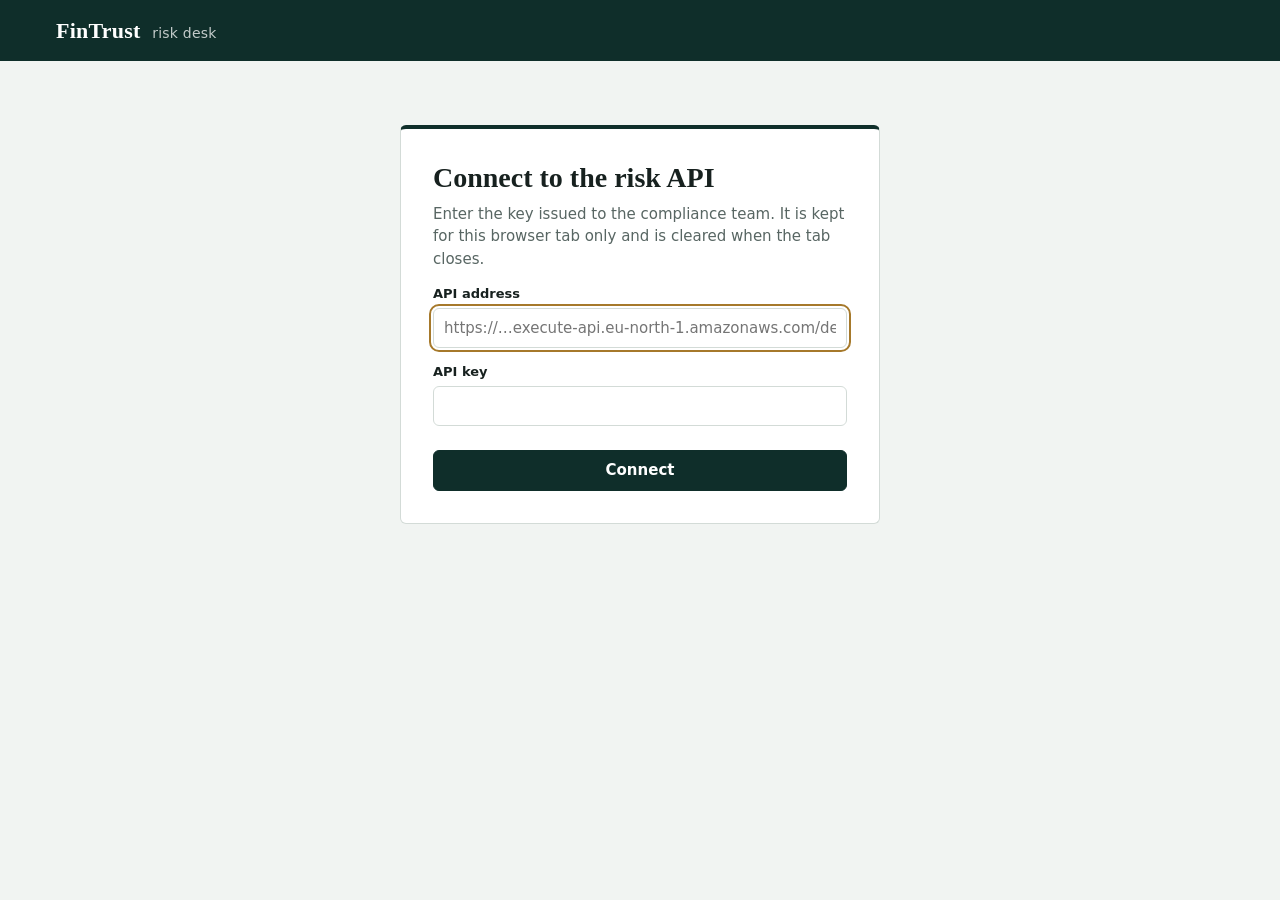
==== frontend/index.html @ 7d6e49e8 "feat(frontend): add compliance dashboard connected to the real API" ====
<!doctype html>
<html lang="en">
<head>
  <meta charset="utf-8">
  <meta name="viewport" content="width=device-width, initial-scale=1">
  <meta name="robots" content="noindex">
  <title>FinTrust risk desk</title>
  <link rel="icon" href="favicon.svg" type="image/svg+xml">
  <link rel="stylesheet" href="styles.css">
</head>
<body>
  <header class="masthead">
    <div class="masthead-inner">
      <p class="brand">FinTrust <span class="brand-desk">risk desk</span></p>
      <div class="session" id="session" hidden>
        <span class="session-dot" aria-hidden="true"></span>
        <span id="session-text">Connected</span>
        <button type="button" class="link-button on-dark" id="disconnect">Disconnect</button>
      </div>
    </div>
  </header>

  <!-- Shown until an API key has been accepted. -->
  <main class="connect" id="connect-view">
    <form class="connect-card" id="connect-form" autocomplete="off">
      <h1>Connect to the risk API</h1>
      <p class="lede">Enter the key issued to the compliance team. It is kept for this browser tab only and is cleared when the tab closes.</p>
      <label for="api-url">API address</label>
      <input id="api-url" name="api-url" type="url" required spellcheck="false" placeholder="https://…execute-api.eu-north-1.amazonaws.com/dev">
      <label for="api-key">API key</label>
      <input id="api-key" name="api-key" type="password" required spellcheck="false" autocomplete="off">
      <p class="form-error" id="connect-error" role="alert" hidden></p>
      <button type="submit" class="button primary" id="connect-button">Connect</button>
    </form>
  </main>

  <div id="app-view" hidden>
    <nav class="tabs" aria-label="Sections">
      <div class="tabs-inner" role="tablist">
        <button type="button" role="tab" class="tab" data-view="overview" aria-selected="true">Overview</button>
        <button type="button" role="tab" class="tab" data-view="transactions" aria-selected="false">Transactions</button>
        <button type="button" role="tab" class="tab" data-view="alerts" aria-selected="false">Alerts <span class="count" id="alert-count" hidden></span></button>
        <button type="button" role="tab" class="tab" data-view="accounts" aria-selected="false">Accounts</button>
        <button type="button" role="tab" class="tab" data-view="upload" aria-selected="false">Upload a file</button>
      </div>
    </nav>

    <main class="page" id="page" tabindex="-1"></main>
  </div>

  <!-- One transaction's journey, opened from any table. -->
  <aside class="drawer" id="drawer" aria-labelledby="drawer-title" hidden>
    <div class="drawer-head">
      <h2 id="drawer-title">Transaction journey</h2>
      <button type="button" class="link-button" id="drawer-close">Close</button>
    </div>
    <div class="drawer-body" id="drawer-body"></div>
  </aside>
  <div class="scrim" id="scrim" hidden></div>

  <dialog class="dialog" id="dialog">
    <form method="dialog" id="dialog-form">
      <h2 id="dialog-title"></h2>
      <p class="lede" id="dialog-text"></p>
      <div id="dialog-fields"></div>
      <p class="form-error" id="dialog-error" role="alert" hidden></p>
      <div class="dialog-actions">
        <button type="button" class="button" id="dialog-cancel">Cancel</button>
        <button type="submit" class="button primary" id="dialog-confirm"></button>
      </div>
    </form>
  </dialog>

  <div class="toast" id="toast" role="status" aria-live="polite" hidden></div>

  <script src="config.js"></script>
  <script src="app.js"></script>
</body>
</html>
---- frontend/styles.css ----
/* FinTrust risk desk
   Palette: bottle-green ink on cool paper, brass for the one thing that is
   "current", and three risk colours that are never used for anything else. */
:root {
  --ink: #0f2e2a;
  --ink-soft: #1d4a43;
  --paper: #f1f4f2;
  --surface: #ffffff;
  --text: #17211f;
  --muted: #586663;
  --line: #d3dbd7;
  --brass: #a6792b;
  --low: #1f7a63;
  --low-tint: #e3f1ec;
  --medium: #9a5f0c;
  --medium-tint: #f8ecd6;
  --high: #b42318;
  --high-tint: #fbe6e3;
  --serif: "Iowan Old Style", Charter, "Bitstream Charter", Cambria, Georgia, serif;
  --sans: "Avenir Next", Avenir, "Segoe UI", system-ui, -apple-system, "Helvetica Neue", Arial, sans-serif;
  --radius: 6px;
}

*, *::before, *::after { box-sizing: border-box; }
[hidden] { display: none !important; }

html { font-size: 100%; }
body {
  margin: 0;
  background: var(--paper);
  color: var(--text);
  font-family: var(--sans);
  font-size: 0.9375rem;
  line-height: 1.5;
  font-variant-numeric: tabular-nums;
}

h1, h2, h3 { font-family: var(--serif); font-weight: 600; line-height: 1.2; margin: 0; }
h1 { font-size: 1.75rem; }
h2 { font-size: 1.3125rem; }
h3 { font-size: 1.0625rem; }
p { margin: 0; }
.lede { color: var(--muted); max-width: 62ch; }

:focus-visible { outline: 2px solid var(--brass); outline-offset: 2px; }

/* ---------- masthead ---------- */
.masthead { background: var(--ink); color: #fff; }
.masthead-inner {
  max-width: 76rem; margin: 0 auto; padding: 0.875rem 1.5rem;
  display: flex; align-items: baseline; justify-content: space-between; gap: 1rem;
}
.brand { font-family: var(--serif); font-size: 1.375rem; font-weight: 600; letter-spacing: 0.01em; }
.brand-desk { font-family: var(--sans); font-size: 0.875rem; font-weight: 400; opacity: 0.75; margin-left: 0.375rem; }
.session { display: flex; align-items: center; gap: 0.5rem; font-size: 0.8125rem; }
.session-dot { width: 0.5rem; height: 0.5rem; border-radius: 50%; background: #6fd3b4; }

/* ---------- buttons and inputs ---------- */
.button {
  font: inherit; font-weight: 600; cursor: pointer;
  padding: 0.5rem 0.9375rem; border-radius: var(--radius);
  border: 1px solid var(--line); background: var(--surface); color: var(--text);
}
.button:hover { border-color: var(--ink-soft); }
.button.primary { background: var(--ink); border-color: var(--ink); color: #fff; }
.button.primary:hover { background: var(--ink-soft); }
.button.small { padding: 0.25rem 0.625rem; font-size: 0.8125rem; }
.button:disabled { opacity: 0.55; cursor: default; }
.link-button {
  font: inherit; background: none; border: 0; padding: 0; cursor: pointer;
  color: var(--ink-soft); text-decoration: underline; text-underline-offset: 2px;
}
.link-button.on-dark { color: #fff; }

label { display: block; font-weight: 600; font-size: 0.8125rem; margin: 0.875rem 0 0.25rem; }
input, select, textarea {
  font: inherit; color: inherit; width: 100%;
  padding: 0.5rem 0.625rem; border: 1px solid var(--line); border-radius: var(--radius); background: var(--surface);
}
textarea { min-height: 5rem; resize: vertical; }
.form-error { color: var(--high); font-size: 0.875rem; margin-top: 0.75rem; }

/* ---------- connect ---------- */
.connect { display: grid; place-items: start center; padding: 4rem 1.5rem; }
.connect-card {
  width: min(100%, 30rem); background: var(--surface); border: 1px solid var(--line);
  border-top: 4px solid var(--ink); border-radius: var(--radius); padding: 2rem;
}
.connect-card h1 { margin-bottom: 0.5rem; }
.connect-card .button { margin-top: 1.5rem; width: 100%; }

/* ---------- tabs ---------- */
.tabs { background: var(--surface); border-bottom: 1px solid var(--line); }
.tabs-inner { max-width: 76rem; margin: 0 auto; padding: 0 1.5rem; display: flex; gap: 0.25rem; overflow-x: auto; }
.tab {
  font: inherit; font-weight: 600; color: var(--muted); cursor: pointer; white-space: nowrap;
  background: none; border: 0; border-bottom: 3px solid transparent; padding: 0.875rem 0.75rem 0.75rem;
}
.tab:hover { color: var(--text); }
.tab[aria-selected="true"] { color: var(--ink); border-bottom-color: var(--brass); }
.count {
  display: inline-block; min-width: 1.375rem; text-align: center; margin-left: 0.25rem;
  padding: 0 0.375rem; border-radius: 999px; background: var(--high); color: #fff; font-size: 0.75rem;
}

/* ---------- page ---------- */
.page { max-width: 76rem; margin: 0 auto; padding: 1.75rem 1.5rem 4rem; }
.page:focus { outline: none; }
.page-head { display: flex; flex-wrap: wrap; align-items: end; justify-content: space-between; gap: 1rem; margin-bottom: 1.25rem; }
.page-head .lede { margin-top: 0.25rem; }
.section { margin-top: 2rem; }
.section > h2 { margin-bottom: 0.75rem; }
.split h2 { margin-bottom: 0.75rem; }

.filters { display: flex; flex-wrap: wrap; align-items: end; gap: 0.75rem; margin-bottom: 1rem; }
.filters .field { flex: 0 1 11rem; }
.filters label { margin-top: 0; }
.filters .button { margin-bottom: 1px; }

.notice {
  background: var(--surface); border: 1px solid var(--line); border-left: 4px solid var(--muted);
  border-radius: var(--radius); padding: 0.875rem 1rem; color: var(--muted);
}
.notice.error { border-left-color: var(--high); color: var(--text); }
.notice.good { border-left-color: var(--low); color: var(--text); }

/* ---------- overview ---------- */
.figures { display: grid; grid-template-columns: repeat(auto-fit, minmax(11rem, 1fr)); border: 1px solid var(--line); border-radius: var(--radius); background: var(--surface); }
.figure { padding: 1rem 1.25rem; border-left: 1px solid var(--line); }
.figure:first-child { border-left: 0; }
.figure-value { font-family: var(--serif); font-size: 1.875rem; font-weight: 600; line-height: 1.1; }
.figure-label { color: var(--muted); font-size: 0.8125rem; margin-top: 0.25rem; }
.figure.attention .figure-value { color: var(--high); }

.split { display: grid; grid-template-columns: repeat(auto-fit, minmax(20rem, 1fr)); gap: 2rem; }

.share { display: flex; height: 1.5rem; border-radius: 3px; overflow: hidden; background: var(--line); gap: 2px; }
.share span { display: block; min-width: 2px; }
.share .low { background: var(--low); }
.share .medium { background: var(--medium); }
.share .high { background: var(--high); }
.key { list-style: none; margin: 0.75rem 0 0; padding: 0; display: flex; flex-wrap: wrap; gap: 0.5rem 1.5rem; }
.key li { display: flex; align-items: center; gap: 0.4375rem; }
.swatch { width: 0.75rem; height: 0.75rem; border-radius: 2px; }
.swatch.low { background: var(--low); } .swatch.medium { background: var(--medium); } .swatch.high { background: var(--high); }

.bars { list-style: none; margin: 0; padding: 0; display: grid; gap: 0.625rem; }
.bars li { display: grid; grid-template-columns: 10rem 1fr 3rem; align-items: center; gap: 0.75rem; }
.bar-track { height: 0.625rem; background: var(--line); border-radius: 3px; }
.bar-fill { height: 100%; background: var(--ink-soft); border-radius: 3px; min-width: 2px; }
.bars .value { text-align: right; font-weight: 600; }

/* ---------- tables ---------- */
.table-wrap { background: var(--surface); border: 1px solid var(--line); border-radius: var(--radius); overflow-x: auto; }
table { width: 100%; border-collapse: collapse; }
th, td { padding: 0.5625rem 0.875rem; text-align: left; white-space: nowrap; }
th { font-size: 0.8125rem; font-weight: 600; color: var(--muted); border-bottom: 1px solid var(--line); background: #f8faf9; }
td { border-bottom: 1px solid #e8edea; }
tbody tr:last-child td { border-bottom: 0; }
td.number, th.number { text-align: right; }
td.wrap { white-space: normal; min-width: 14rem; }
tr.clickable { cursor: pointer; }
tr.clickable:hover td { background: #f4f8f6; }
.empty { padding: 2rem 1rem; text-align: center; color: var(--muted); }

.pill { display: inline-block; padding: 0.0625rem 0.5rem; border-radius: 999px; font-size: 0.8125rem; font-weight: 600; }
.pill.low { background: var(--low-tint); color: var(--low); }
.pill.medium { background: var(--medium-tint); color: var(--medium); }
.pill.high { background: var(--high-tint); color: var(--high); }
.pill.plain { background: #e9eeeb; color: var(--muted); }

.pager { display: flex; align-items: center; justify-content: space-between; gap: 1rem; margin-top: 0.75rem; color: var(--muted); font-size: 0.875rem; }
.pager div { display: flex; gap: 0.5rem; }

/* ---------- journey drawer: the route a transaction took ---------- */
.scrim { position: fixed; inset: 0; background: rgba(15, 46, 42, 0.35); z-index: 10; }
.drawer {
  position: fixed; top: 0; right: 0; bottom: 0; width: min(100%, 30rem); z-index: 11;
  background: var(--surface); border-left: 1px solid var(--line); display: flex; flex-direction: column;
  animation: slide-in 160ms ease-out;
}
@keyframes slide-in { from { transform: translateX(1.5rem); opacity: 0; } to { transform: none; opacity: 1; } }
.drawer-head { display: flex; align-items: baseline; justify-content: space-between; padding: 1.25rem 1.5rem; border-bottom: 1px solid var(--line); }
.drawer-body { padding: 1.25rem 1.5rem 2rem; overflow-y: auto; }
.drawer-body h3 { margin: 1.5rem 0 0.625rem; }
.facts { display: grid; grid-template-columns: auto 1fr; gap: 0.25rem 1rem; margin: 0; }
.facts dt { color: var(--muted); }
.facts dd { margin: 0; font-weight: 600; overflow-wrap: anywhere; }

.rail { list-style: none; margin: 0; padding: 0; }
.rail li { position: relative; padding: 0 0 1.125rem 1.75rem; }
.rail li::before {                       /* the line between stations */
  content: ""; position: absolute; left: 0.375rem; top: 0.875rem; bottom: -0.25rem; width: 2px; background: var(--line);
}
.rail li:last-child { padding-bottom: 0; }
.rail li:last-child::before { display: none; }
.rail li::after {                        /* the station */
  content: ""; position: absolute; left: 0; top: 0.3125rem; width: 0.875rem; height: 0.875rem;
  border-radius: 50%; background: var(--surface); border: 2px solid var(--ink-soft);
}
.rail li.done::after { background: var(--ink-soft); }
.rail li.failed::after { border-color: var(--high); background: var(--high); }
.rail li.alerted::after { border-color: var(--brass); background: var(--brass); }
.rail .stage { font-weight: 600; }
.rail .when { color: var(--muted); font-size: 0.8125rem; }
.rail .detail { font-size: 0.875rem; margin-top: 0.125rem; }

.rules { list-style: none; margin: 0; padding: 0; display: grid; gap: 0.5rem; }
.rules li { display: grid; grid-template-columns: 3rem 1fr; gap: 0.75rem; align-items: baseline; }
.rules .points { font-family: var(--serif); font-weight: 600; font-size: 1.125rem; text-align: right; }
.rules .rule-name { font-weight: 600; }
.rules .rule-detail { color: var(--muted); font-size: 0.875rem; }
.score-line { display: flex; align-items: baseline; gap: 0.75rem; }
.score-number { font-family: var(--serif); font-size: 2.25rem; font-weight: 600; line-height: 1; }

/* ---------- upload ---------- */
.dropzone {
  background: var(--surface); border: 1px dashed var(--muted); border-radius: var(--radius);
  padding: 1.5rem; display: flex; flex-wrap: wrap; align-items: center; gap: 1rem;
}
.dropzone input { flex: 1 1 16rem; border: 0; padding: 0; }

/* ---------- dialog and toast ---------- */
.dialog { border: 1px solid var(--line); border-radius: var(--radius); padding: 1.5rem; width: min(92vw, 28rem); color: var(--text); }
.dialog::backdrop { background: rgba(15, 46, 42, 0.35); }
.dialog h2 { margin-bottom: 0.375rem; }
.dialog-actions { display: flex; justify-content: flex-end; gap: 0.5rem; margin-top: 1.25rem; }
.toast {
  position: fixed; left: 50%; bottom: 1.5rem; transform: translateX(-50%); z-index: 20;
  background: var(--ink); color: #fff; padding: 0.625rem 1rem; border-radius: var(--radius); max-width: 90vw;
}

@media (max-width: 40rem) {
  .masthead-inner, .tabs-inner, .page { padding-left: 1rem; padding-right: 1rem; }
  .figures { grid-template-columns: 1fr; }
  .figure { border-left: 0; border-top: 1px solid var(--line); padding: 0.75rem 1rem; }
  .figure:first-child { border-top: 0; }
  .figure-value { font-size: 1.5rem; }
  .brand { white-space: nowrap; }
  #session-text { display: none; }
  .bars li { grid-template-columns: 7.5rem 1fr 2.5rem; }
}
@media (prefers-reduced-motion: reduce) { .drawer { animation: none; } }
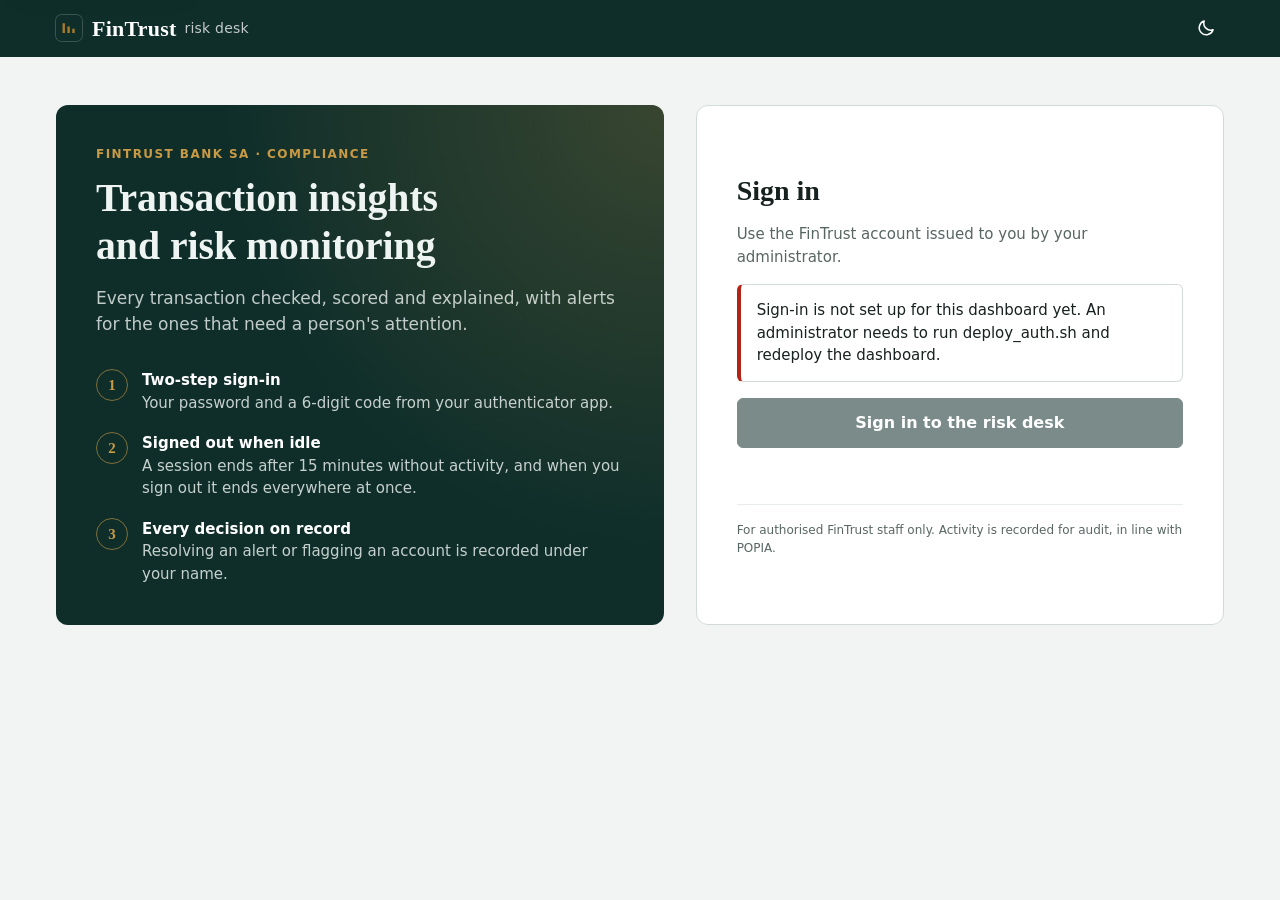
==== commit baa91548: "feat(frontend): add sign-in, light and dark appearance, sorting and filtering - sign in through Cogn" ====
--- a/frontend/index.html
+++ b/frontend/index.html
@@ -4,44 +4,79 @@
   <meta charset="utf-8">
   <meta name="viewport" content="width=device-width, initial-scale=1">
   <meta name="robots" content="noindex">
+  <meta name="color-scheme" content="light dark">
   <title>FinTrust risk desk</title>
   <link rel="icon" href="favicon.svg" type="image/svg+xml">
   <link rel="stylesheet" href="styles.css">
+  <!-- Applies the light or dark appearance before the page is drawn. -->
+  <script src="theme.js"></script>
 </head>
 <body>
+  <a class="skip-link" href="#page">Skip to the content</a>
+
   <header class="masthead">
     <div class="masthead-inner">
-      <p class="brand">FinTrust <span class="brand-desk">risk desk</span></p>
-      <div class="session" id="session" hidden>
-        <span class="session-dot" aria-hidden="true"></span>
-        <span id="session-text">Connected</span>
-        <button type="button" class="link-button on-dark" id="disconnect">Disconnect</button>
+      <p class="brand"><img class="brand-mark" src="favicon.svg" alt="">FinTrust <span class="brand-desk">risk desk</span></p>
+      <div class="masthead-tools">
+        <button type="button" class="icon-button on-dark" id="theme-toggle" aria-label="Switch to dark appearance"></button>
+        <div class="user" id="user" hidden>
+          <button type="button" class="user-button" id="user-button" aria-haspopup="true" aria-expanded="false" aria-controls="user-menu">
+            <span class="avatar" id="user-initials" aria-hidden="true"></span>
+            <span class="user-name" id="user-name"></span>
+            <span class="caret" aria-hidden="true"></span>
+          </button>
+          <div class="user-menu" id="user-menu" hidden>
+            <div class="user-menu-head">
+              <p class="user-menu-name" id="user-menu-name"></p>
+              <p class="user-menu-username" id="user-menu-username"></p>
+              <p id="user-menu-role"></p>
+            </div>
+            <fieldset class="appearance">
+              <legend>Appearance</legend>
+              <div class="segmented" id="appearance">
+                <label><input type="radio" name="appearance" value="system"><span>System</span></label>
+                <label><input type="radio" name="appearance" value="light"><span>Light</span></label>
+                <label><input type="radio" name="appearance" value="dark"><span>Dark</span></label>
+              </div>
+            </fieldset>
+            <p class="user-menu-note" id="user-menu-session"></p>
+            <button type="button" class="button wide" id="sign-out">Sign out</button>
+          </div>
+        </div>
       </div>
     </div>
   </header>
 
-  <!-- Shown until an API key has been accepted. -->
-  <main class="connect" id="connect-view">
-    <form class="connect-card" id="connect-form" autocomplete="off">
-      <h1>Connect to the risk API</h1>
-      <p class="lede">Enter the key issued to the compliance team. It is kept for this browser tab only and is cleared when the tab closes.</p>
-      <label for="api-url">API address</label>
-      <input id="api-url" name="api-url" type="url" required spellcheck="false" placeholder="https://…execute-api.eu-north-1.amazonaws.com/dev">
-      <label for="api-key">API key</label>
-      <input id="api-key" name="api-key" type="password" required spellcheck="false" autocomplete="off">
-      <p class="form-error" id="connect-error" role="alert" hidden></p>
-      <button type="submit" class="button primary" id="connect-button">Connect</button>
-    </form>
+  <!-- Shown until a person has signed in. -->
+  <main class="signin" id="signin-view" hidden>
+    <section class="signin-story" aria-labelledby="signin-story-title">
+      <p class="eyebrow">FinTrust Bank SA · Compliance</p>
+      <h1 id="signin-story-title">Transaction insights and risk monitoring</h1>
+      <p class="signin-lede">Every transaction checked, scored and explained, with alerts for the ones that need a person's attention.</p>
+      <ul class="assurances">
+        <li><span class="assurance-icon" aria-hidden="true">1</span><div><strong>Two-step sign-in</strong>Your password and a 6-digit code from your authenticator app.</div></li>
+        <li><span class="assurance-icon" aria-hidden="true">2</span><div><strong>Signed out when idle</strong>A session ends after 15 minutes without activity, and when you sign out it ends everywhere at once.</div></li>
+        <li><span class="assurance-icon" aria-hidden="true">3</span><div><strong>Every decision on record</strong>Resolving an alert or flagging an account is recorded under your name.</div></li>
+      </ul>
+    </section>
+    <section class="signin-card" aria-labelledby="signin-title">
+      <h2 id="signin-title">Sign in</h2>
+      <p class="lede">Use the FinTrust account issued to you by your administrator.</p>
+      <p class="notice" id="signin-notice" role="status" hidden></p>
+      <button type="button" class="button primary wide large" id="sign-in">Sign in to the risk desk</button>
+      <p class="signin-status" id="system-status" aria-live="polite"></p>
+      <p class="fine-print">For authorised FinTrust staff only. Activity is recorded for audit, in line with POPIA.</p>
+    </section>
   </main>
 
   <div id="app-view" hidden>
     <nav class="tabs" aria-label="Sections">
-      <div class="tabs-inner" role="tablist">
-        <button type="button" role="tab" class="tab" data-view="overview" aria-selected="true">Overview</button>
-        <button type="button" role="tab" class="tab" data-view="transactions" aria-selected="false">Transactions</button>
-        <button type="button" role="tab" class="tab" data-view="alerts" aria-selected="false">Alerts <span class="count" id="alert-count" hidden></span></button>
-        <button type="button" role="tab" class="tab" data-view="accounts" aria-selected="false">Accounts</button>
-        <button type="button" role="tab" class="tab" data-view="upload" aria-selected="false">Upload a file</button>
+      <div class="tabs-inner">
+        <a class="tab" href="#/overview" data-view="overview">Overview</a>
+        <a class="tab" href="#/transactions" data-view="transactions">Transactions</a>
+        <a class="tab" href="#/alerts" data-view="alerts">Alerts <span class="count" id="alert-count" hidden></span></a>
+        <a class="tab" href="#/accounts" data-view="accounts">Accounts</a>
+        <a class="tab" href="#/upload" data-view="upload">Upload a file</a>
       </div>
     </nav>
 
@@ -71,9 +106,26 @@
     </form>
   </dialog>
 
+  <!-- Shown a minute before an idle session is ended. -->
+  <dialog class="dialog" id="idle-dialog" aria-labelledby="idle-title" aria-describedby="idle-text">
+    <h2 id="idle-title">Are you still there?</h2>
+    <p class="lede" id="idle-text"></p>
+    <div class="dialog-actions">
+      <button type="button" class="button" id="idle-sign-out">Sign out now</button>
+      <button type="button" class="button primary" id="idle-stay">Stay signed in</button>
+    </div>
+  </dialog>
+
   <div class="toast" id="toast" role="status" aria-live="polite" hidden></div>
+  <!-- Read out when a table is sorted or filtered. -->
+  <div class="visually-hidden" id="announcer" aria-live="polite"></div>
+
+  <!-- One tooltip shared by every chart. Read out as the keyboard moves along a chart. -->
+  <div class="chart-tip" id="chart-tip" role="status" aria-live="polite" hidden></div>
 
   <script src="config.js"></script>
+  <script src="auth.js"></script>
+  <script src="charts.js"></script>
   <script src="app.js"></script>
 </body>
 </html>
--- a/frontend/styles.css
+++ b/frontend/styles.css
@@ -1,24 +1,132 @@
 /* FinTrust risk desk
    Palette: bottle-green ink on cool paper, brass for the one thing that is
-   "current", and three risk colours that are never used for anything else. */
+   "current", and three risk colours that are never used for anything else.
+   Every colour is a token below, defined twice: light (the default) and dark.
+   Dark is used when the person chooses it, or when they leave the choice to
+   their device and the device is in dark mode (theme.js sets data-theme). */
 :root {
   --ink: #0f2e2a;
   --ink-soft: #1d4a43;
   --paper: #f1f4f2;
   --surface: #ffffff;
+  --surface-2: #f8faf9;
   --text: #17211f;
   --muted: #586663;
   --line: #d3dbd7;
+  --line-soft: #e8edea;
+  --hover: #f4f8f6;
+  --selected: #eef4f1;
+  --plain-tint: #e9eeeb;
   --brass: #a6792b;
-  --low: #1f7a63;
+  --primary: #0f2e2a;
+  --primary-hover: #1d4a43;
+  --on-primary: #ffffff;
+  --masthead: #0f2e2a;
+  --on-masthead: #ffffff;
+  --story: #0f2e2a;
+  --story-accent: #c99a45;
+  --low: #1b725c;           /* 5.0:1 on its tint (WCAG AA needs 4.5:1) */
   --low-tint: #e3f1ec;
-  --medium: #9a5f0c;
+  --medium: #915808;        /* 5.0:1 on its tint */
   --medium-tint: #f8ecd6;
   --high: #b42318;
   --high-tint: #fbe6e3;
+  /* Chart marks. --low, --medium and --high above are TEXT colours (on tints).
+     For filled marks, Medium is a lighter amber so Low, Medium and High stay
+     apart for colour-blind readers too (checked with an OKLab colour-vision
+     simulation: worst pair 8.0 apart, target 8). Every chart also has a legend
+     and a table of its numbers, so colour is never the only way to tell. */
+  --low-mark: #00805a;
+  --medium-mark: #cf961a;
+  --high-mark: #b42318;
+  --series: #1d4a43;
+  --grid: #e4e9e6;
+  --scrim: rgba(15, 46, 42, 0.35);
+  --shadow: 0 6px 20px rgba(15, 46, 42, 0.14);
   --serif: "Iowan Old Style", Charter, "Bitstream Charter", Cambria, Georgia, serif;
   --sans: "Avenir Next", Avenir, "Segoe UI", system-ui, -apple-system, "Helvetica Neue", Arial, sans-serif;
   --radius: 6px;
+  color-scheme: light;
+}
+
+/* The dark palette. Contrast was measured (WCAG, AA asks for 4.5:1 for text):
+   body text 13.8:1 on a card, secondary text 7.1:1, links 9.7:1, every risk
+   label at least 7.3:1 on its tint, white on the primary button 5.2:1. The
+   risk marks stay apart for colour-blind readers (OKLab simulation: worst pair
+   8.9 apart for deuteranopia, 12.3 for protanopia; target 8). */
+:root[data-theme="dark"] {
+  --ink: #0b1716;
+  --ink-soft: #8fd3bd;
+  --paper: #0e1615;
+  --surface: #15201e;
+  --surface-2: #1a2725;
+  --text: #e4ebe8;
+  --muted: #a3b4af;
+  --line: #2c3c39;
+  --line-soft: #22312e;
+  --hover: #1b2a27;
+  --selected: #20332f;
+  --plain-tint: #26332f;
+  --brass: #d6a851;
+  --primary: #1f7a63;
+  --primary-hover: #26907a;
+  --on-primary: #ffffff;
+  --masthead: #091211;
+  --on-masthead: #eef4f1;
+  --story: #0b1c1a;
+  --story-accent: #d6a851;
+  --low: #84dcbf;
+  --low-tint: #12342b;
+  --medium: #f2bd64;
+  --medium-tint: #3a2b12;
+  --high: #ff9a8f;
+  --high-tint: #45191a;
+  --low-mark: #1f9e76;
+  --medium-mark: #dca72d;
+  --high-mark: #e5483b;
+  --series: #8fd3bd;
+  --grid: #24332f;
+  --scrim: rgba(0, 0, 0, 0.6);
+  --shadow: 0 10px 30px rgba(0, 0, 0, 0.5);
+  color-scheme: dark;
+}
+@media (prefers-color-scheme: dark) {
+  :root:not([data-theme="light"]) {
+    --ink: #0b1716;
+    --ink-soft: #8fd3bd;
+    --paper: #0e1615;
+    --surface: #15201e;
+    --surface-2: #1a2725;
+    --text: #e4ebe8;
+    --muted: #a3b4af;
+    --line: #2c3c39;
+    --line-soft: #22312e;
+    --hover: #1b2a27;
+    --selected: #20332f;
+    --plain-tint: #26332f;
+    --brass: #d6a851;
+    --primary: #1f7a63;
+    --primary-hover: #26907a;
+    --on-primary: #ffffff;
+    --masthead: #091211;
+    --on-masthead: #eef4f1;
+    --story: #0b1c1a;
+    --story-accent: #d6a851;
+    --low: #84dcbf;
+    --low-tint: #12342b;
+    --medium: #f2bd64;
+    --medium-tint: #3a2b12;
+    --high: #ff9a8f;
+    --high-tint: #45191a;
+    --low-mark: #1f9e76;
+    --medium-mark: #dca72d;
+    --high-mark: #e5483b;
+    --series: #8fd3bd;
+    --grid: #24332f;
+    --scrim: rgba(0, 0, 0, 0.6);
+    --shadow: 0 10px 30px rgba(0, 0, 0, 0.5);
+    color-scheme: dark;
+  }
 }
 
 *, *::before, *::after { box-sizing: border-box; }
@@ -44,63 +152,149 @@
 
 :focus-visible { outline: 2px solid var(--brass); outline-offset: 2px; }
 
+.skip-link {
+  position: absolute; left: 1rem; top: -3rem; z-index: 40; padding: 0.5rem 0.875rem;
+  background: var(--surface); color: var(--text); border-radius: var(--radius); box-shadow: var(--shadow);
+}
+.skip-link:focus { top: 0.75rem; }
+.visually-hidden {
+  position: absolute; width: 1px; height: 1px; padding: 0; margin: -1px; overflow: hidden;
+  clip: rect(0 0 0 0); white-space: nowrap; border: 0;
+}
+
+.icon { width: 1.25rem; height: 1.25rem; fill: none; stroke: currentColor; stroke-width: 1.8;
+  stroke-linecap: round; stroke-linejoin: round; flex: none; }
+
 /* ---------- masthead ---------- */
-.masthead { background: var(--ink); color: #fff; }
+.masthead { background: var(--masthead); color: var(--on-masthead); border-bottom: 1px solid var(--masthead); }
+:root[data-theme="dark"] .masthead { border-bottom-color: var(--line); }
+@media (prefers-color-scheme: dark) { :root:not([data-theme="light"]) .masthead { border-bottom-color: var(--line); } }
 .masthead-inner {
-  max-width: 76rem; margin: 0 auto; padding: 0.875rem 1.5rem;
-  display: flex; align-items: baseline; justify-content: space-between; gap: 1rem;
-}
-.brand { font-family: var(--serif); font-size: 1.375rem; font-weight: 600; letter-spacing: 0.01em; }
-.brand-desk { font-family: var(--sans); font-size: 0.875rem; font-weight: 400; opacity: 0.75; margin-left: 0.375rem; }
-.session { display: flex; align-items: center; gap: 0.5rem; font-size: 0.8125rem; }
-.session-dot { width: 0.5rem; height: 0.5rem; border-radius: 50%; background: #6fd3b4; }
+  max-width: 76rem; margin: 0 auto; padding: 0.625rem 1.5rem;
+  display: flex; align-items: center; justify-content: space-between; gap: 1rem; min-height: 3.5rem;
+}
+.brand { display: flex; align-items: center; gap: 0.625rem; font-family: var(--serif); font-size: 1.375rem; font-weight: 600; letter-spacing: 0.01em; }
+.brand-mark { width: 1.625rem; height: 1.625rem; border-radius: 6px; box-shadow: 0 0 0 1px rgba(255, 255, 255, 0.18); }
+.brand-desk { font-family: var(--sans); font-size: 0.875rem; font-weight: 400; opacity: 0.75; margin-left: -0.125rem; }
+.masthead-tools { display: flex; align-items: center; gap: 0.5rem; }
+
+.icon-button {
+  display: inline-grid; place-items: center; width: 2.25rem; height: 2.25rem; border-radius: 50%;
+  background: transparent; border: 1px solid transparent; color: inherit; cursor: pointer;
+}
+.icon-button:hover { background: rgba(255, 255, 255, 0.1); border-color: rgba(255, 255, 255, 0.18); }
+
+.user { position: relative; }
+.user-button {
+  display: flex; align-items: center; gap: 0.5rem; font: inherit; color: inherit; cursor: pointer;
+  background: transparent; border: 1px solid rgba(255, 255, 255, 0.2); border-radius: 999px; padding: 0.25rem 0.75rem 0.25rem 0.25rem;
+}
+.user-button:hover, .user-button[aria-expanded="true"] { background: rgba(255, 255, 255, 0.1); }
+.avatar {
+  display: inline-grid; place-items: center; width: 1.875rem; height: 1.875rem; border-radius: 50%;
+  background: var(--story-accent); color: #10211e; font-size: 0.75rem; font-weight: 700; letter-spacing: 0.02em;
+}
+.user-name { font-size: 0.875rem; font-weight: 600; max-width: 12rem; overflow: hidden; text-overflow: ellipsis; white-space: nowrap; }
+.caret { width: 0; height: 0; border-left: 4px solid transparent; border-right: 4px solid transparent; border-top: 5px solid currentColor; opacity: 0.8; }
+.user-menu {
+  position: absolute; right: 0; top: calc(100% + 0.5rem); z-index: 25; width: 19rem;
+  background: var(--surface); color: var(--text); border: 1px solid var(--line); border-radius: 10px;
+  box-shadow: var(--shadow); padding: 1rem;
+}
+.user-menu-head { padding-bottom: 0.875rem; border-bottom: 1px solid var(--line-soft); margin-bottom: 0.875rem; }
+.user-menu-name { font-family: var(--serif); font-size: 1.0625rem; font-weight: 600; }
+.user-menu-username { color: var(--muted); font-size: 0.8125rem; margin-bottom: 0.5rem; }
+.user-menu-note { color: var(--muted); font-size: 0.8125rem; margin: 0.875rem 0; }
+.role-badge {
+  display: inline-block; padding: 0.0625rem 0.625rem; border-radius: 999px; font-size: 0.75rem; font-weight: 600;
+  background: var(--plain-tint); color: var(--text);
+}
+.role-badge.officer { background: var(--low-tint); color: var(--low); }
+
+.appearance { border: 0; margin: 0; padding: 0; }
+.appearance legend { font-size: 0.8125rem; font-weight: 600; margin-bottom: 0.375rem; padding: 0; }
+.segmented { display: grid; grid-template-columns: repeat(3, 1fr); border: 1px solid var(--line); border-radius: var(--radius); overflow: hidden; }
+.segmented label { margin: 0; font-weight: 600; font-size: 0.8125rem; }
+.segmented input { position: absolute; opacity: 0; pointer-events: none; }
+.segmented span { display: block; text-align: center; padding: 0.375rem 0.25rem; cursor: pointer; color: var(--muted); }
+.segmented label + label span { border-left: 1px solid var(--line); }
+.segmented input:checked + span { background: var(--primary); color: var(--on-primary); }
+.segmented input:focus-visible + span { outline: 2px solid var(--brass); outline-offset: -2px; }
 
 /* ---------- buttons and inputs ---------- */
 .button {
-  font: inherit; font-weight: 600; cursor: pointer;
+  display: inline-flex; align-items: center; justify-content: center; gap: 0.375rem;
+  font: inherit; font-weight: 600; cursor: pointer; text-decoration: none;
   padding: 0.5rem 0.9375rem; border-radius: var(--radius);
   border: 1px solid var(--line); background: var(--surface); color: var(--text);
 }
 .button:hover { border-color: var(--ink-soft); }
-.button.primary { background: var(--ink); border-color: var(--ink); color: #fff; }
-.button.primary:hover { background: var(--ink-soft); }
+.button.primary { background: var(--primary); border-color: var(--primary); color: var(--on-primary); }
+.button.primary:hover { background: var(--primary-hover); border-color: var(--primary-hover); }
+.button.ghost { background: transparent; }
 .button.small { padding: 0.25rem 0.625rem; font-size: 0.8125rem; }
+.button.wide { width: 100%; }
+.button.large { padding: 0.75rem 1.25rem; font-size: 1rem; }
 .button:disabled { opacity: 0.55; cursor: default; }
+.button .icon { width: 1rem; height: 1rem; }
 .link-button {
   font: inherit; background: none; border: 0; padding: 0; cursor: pointer;
   color: var(--ink-soft); text-decoration: underline; text-underline-offset: 2px;
 }
-.link-button.on-dark { color: #fff; }
 
 label { display: block; font-weight: 600; font-size: 0.8125rem; margin: 0.875rem 0 0.25rem; }
 input, select, textarea {
   font: inherit; color: inherit; width: 100%;
   padding: 0.5rem 0.625rem; border: 1px solid var(--line); border-radius: var(--radius); background: var(--surface);
 }
+input::placeholder, textarea::placeholder { color: var(--muted); opacity: 0.75; }
 textarea { min-height: 5rem; resize: vertical; }
 .form-error { color: var(--high); font-size: 0.875rem; margin-top: 0.75rem; }
-
-/* ---------- connect ---------- */
-.connect { display: grid; place-items: start center; padding: 4rem 1.5rem; }
-.connect-card {
-  width: min(100%, 30rem); background: var(--surface); border: 1px solid var(--line);
-  border-top: 4px solid var(--ink); border-radius: var(--radius); padding: 2rem;
-}
-.connect-card h1 { margin-bottom: 0.5rem; }
-.connect-card .button { margin-top: 1.5rem; width: 100%; }
+.hint { display: block; color: var(--muted); font-size: 0.75rem; margin-top: 0.125rem; }
+
+/* ---------- sign-in ---------- */
+.signin {
+  max-width: 76rem; margin: 0 auto; padding: 3rem 1.5rem 4rem;
+  display: grid; grid-template-columns: minmax(0, 1.15fr) minmax(0, 1fr); gap: 2rem; align-items: stretch;
+}
+.signin-story {
+  background: var(--story); color: #eef4f1; border-radius: 12px; padding: 2.5rem;
+  background-image: radial-gradient(circle at 100% 0%, rgba(201, 154, 69, 0.22), transparent 55%);
+}
+.eyebrow { text-transform: uppercase; letter-spacing: 0.12em; font-size: 0.75rem; font-weight: 600; color: var(--story-accent); }
+.signin-story h1 { font-size: clamp(1.75rem, 1.2rem + 1.6vw, 2.5rem); margin: 0.75rem 0 1rem; max-width: 18ch; }
+.signin-lede { color: rgba(238, 244, 241, 0.8); max-width: 48ch; font-size: 1.0625rem; }
+.assurances { list-style: none; margin: 2rem 0 0; padding: 0; display: grid; gap: 1.125rem; }
+.assurances li { display: grid; grid-template-columns: 2rem 1fr; gap: 0.875rem; align-items: start; color: rgba(238, 244, 241, 0.82); font-size: 0.9375rem; }
+.assurances strong { display: block; color: #ffffff; font-weight: 600; }
+.assurance-icon {
+  display: inline-grid; place-items: center; width: 2rem; height: 2rem; border-radius: 50%;
+  border: 1px solid rgba(201, 154, 69, 0.6); color: var(--story-accent); font-family: var(--serif); font-weight: 600;
+}
+.signin-card {
+  background: var(--surface); border: 1px solid var(--line); border-radius: 12px; padding: 2.5rem;
+  display: flex; flex-direction: column; justify-content: center; gap: 1rem;
+}
+.signin-card h2 { font-size: 1.75rem; }
+.signin-status { display: flex; align-items: flex-start; gap: 0.5rem; color: var(--muted); font-size: 0.875rem; min-height: 1.5rem; }
+.signin-status .dot { width: 0.5rem; height: 0.5rem; border-radius: 50%; background: var(--muted); margin-top: 0.4rem; flex: none; }
+.signin-status.good .dot { background: var(--low-mark); }
+.signin-status.warn .dot { background: var(--medium-mark); }
+.signin-status.bad .dot { background: var(--high-mark); }
+.fine-print { color: var(--muted); font-size: 0.75rem; border-top: 1px solid var(--line-soft); padding-top: 1rem; }
 
 /* ---------- tabs ---------- */
 .tabs { background: var(--surface); border-bottom: 1px solid var(--line); }
 .tabs-inner { max-width: 76rem; margin: 0 auto; padding: 0 1.5rem; display: flex; gap: 0.25rem; overflow-x: auto; }
 .tab {
-  font: inherit; font-weight: 600; color: var(--muted); cursor: pointer; white-space: nowrap;
-  background: none; border: 0; border-bottom: 3px solid transparent; padding: 0.875rem 0.75rem 0.75rem;
+  display: inline-flex; align-items: center; font-weight: 600; color: var(--muted); white-space: nowrap; text-decoration: none;
+  border-bottom: 3px solid transparent; padding: 0.875rem 0.75rem 0.75rem;
 }
 .tab:hover { color: var(--text); }
-.tab[aria-selected="true"] { color: var(--ink); border-bottom-color: var(--brass); }
+.tab[aria-current="page"] { color: var(--text); border-bottom-color: var(--brass); }
 .count {
-  display: inline-block; min-width: 1.375rem; text-align: center; margin-left: 0.25rem;
-  padding: 0 0.375rem; border-radius: 999px; background: var(--high); color: #fff; font-size: 0.75rem;
+  display: inline-block; min-width: 1.375rem; text-align: center; margin-left: 0.375rem;
+  padding: 0 0.375rem; border-radius: 999px; background: var(--high-mark); color: #ffffff; font-size: 0.75rem;
 }
 
 /* ---------- page ---------- */
@@ -112,68 +306,216 @@
 .section > h2 { margin-bottom: 0.75rem; }
 .split h2 { margin-bottom: 0.75rem; }
 
-.filters { display: flex; flex-wrap: wrap; align-items: end; gap: 0.75rem; margin-bottom: 1rem; }
+.filters { display: flex; flex-wrap: wrap; align-items: end; gap: 0.75rem; margin-bottom: 0.75rem; }
 .filters .field { flex: 0 1 11rem; }
 .filters label { margin-top: 0; }
 .filters .button { margin-bottom: 1px; }
+.filters .sort-field { flex-basis: 14rem; }
+.filter-actions { display: flex; gap: 0.5rem; align-items: end; }
+.more-filters {
+  flex: 1 1 100%; display: grid; grid-template-columns: repeat(auto-fill, minmax(11rem, 1fr)); gap: 0.75rem;
+  padding: 0.875rem 1rem 1rem; background: var(--surface-2); border: 1px solid var(--line-soft); border-radius: var(--radius);
+}
+.more-filters .field { flex: none; }
+
+.chips { display: flex; flex-wrap: wrap; align-items: center; gap: 0.375rem 0.5rem; margin: 0.25rem 0 0.75rem; }
+.chip.removable { display: inline-flex; align-items: center; gap: 0.25rem; color: var(--text); background: var(--selected); border-color: var(--line); }
+.chip.removable .icon { width: 0.875rem; height: 0.875rem; color: var(--muted); }
+.chip.removable:hover .icon { color: var(--high); }
+.results { transition: opacity 120ms ease-out; }
+.results-summary { color: var(--muted); font-size: 0.875rem; margin: 0.5rem 0 0.5rem; }
+.results-summary strong { color: var(--text); }
 
 .notice {
   background: var(--surface); border: 1px solid var(--line); border-left: 4px solid var(--muted);
   border-radius: var(--radius); padding: 0.875rem 1rem; color: var(--muted);
 }
-.notice.error { border-left-color: var(--high); color: var(--text); }
-.notice.good { border-left-color: var(--low); color: var(--text); }
+.notice.error { border-left-color: var(--high-mark); color: var(--text); }
+.notice.good { border-left-color: var(--low-mark); color: var(--text); }
 
 /* ---------- overview ---------- */
-.figures { display: grid; grid-template-columns: repeat(auto-fit, minmax(11rem, 1fr)); border: 1px solid var(--line); border-radius: var(--radius); background: var(--surface); }
-.figure { padding: 1rem 1.25rem; border-left: 1px solid var(--line); }
-.figure:first-child { border-left: 0; }
-.figure-value { font-family: var(--serif); font-size: 1.875rem; font-weight: 600; line-height: 1.1; }
+.overview { transition: opacity 120ms ease-out; }
+.refreshing { opacity: 0.5; pointer-events: none; }
+
+.presets { display: flex; flex-wrap: wrap; gap: 0.375rem; margin-left: auto; margin-bottom: 1px; }
+.chip {
+  font: inherit; font-size: 0.8125rem; font-weight: 600; cursor: pointer; color: var(--muted);
+  padding: 0.375rem 0.75rem; border-radius: 999px; border: 1px solid var(--line); background: var(--surface);
+}
+.chip:hover { color: var(--text); border-color: var(--ink-soft); }
+.chip[aria-pressed="true"] { background: var(--primary); border-color: var(--primary); color: var(--on-primary); }
+
+/* The five headline figures. Six equal columns, and the money figure takes
+   two of them: a rand amount such as "R 6 038 764,84" is about twice as long
+   as a count, so it gets twice the room instead of spilling into its
+   neighbour. The 1px gap shows the background through as the dividing line,
+   so the lines stay right however the tiles wrap on smaller screens. */
+.figures {
+  display: grid; grid-template-columns: repeat(6, minmax(0, 1fr)); gap: 1px;
+  background: var(--line); border: 1px solid var(--line); border-radius: var(--radius); overflow: hidden;
+}
+.figure { background: var(--surface); padding: 1rem 1.25rem; min-width: 0; }
+.figure.wide { grid-column: span 2; }
+.figure-value {
+  font-family: var(--sans); font-weight: 600; line-height: 1.15; letter-spacing: -0.01em;
+  font-size: clamp(1.5rem, 1.1rem + 0.9vw, 2rem);
+  font-variant-numeric: proportional-nums; white-space: nowrap;
+}
 .figure-label { color: var(--muted); font-size: 0.8125rem; margin-top: 0.25rem; }
+.figure-note { color: var(--muted); font-size: 0.75rem; }
 .figure.attention .figure-value { color: var(--high); }
 
-.split { display: grid; grid-template-columns: repeat(auto-fit, minmax(20rem, 1fr)); gap: 2rem; }
-
-.share { display: flex; height: 1.5rem; border-radius: 3px; overflow: hidden; background: var(--line); gap: 2px; }
+/* Titled cards that hold one picture each. */
+.panel { background: var(--surface); border: 1px solid var(--line); border-radius: var(--radius); padding: 1.125rem 1.25rem 1rem; min-width: 0; }
+.panel > h2 { display: flex; flex-wrap: wrap; align-items: center; gap: 0.5rem; }
+.panel-lede { color: var(--muted); font-size: 0.875rem; margin: 0.25rem 0 0.875rem; max-width: 70ch; }
+.panel-foot { margin-top: 0.75rem; font-size: 0.875rem; }
+.panel .notice { margin-top: 0.5rem; }
+.muted { color: var(--muted); }
+.small { font-size: 0.8125rem; margin-top: 0.5rem; }
+
+.split { display: grid; grid-template-columns: repeat(auto-fit, minmax(min(100%, 22rem), 1fr)); gap: 1.25rem; }
+.split.wide-right { grid-template-columns: minmax(0, 5fr) minmax(0, 7fr); align-items: start; }
+
+.share { display: flex; height: 1.5rem; border-radius: 4px; overflow: hidden; background: var(--surface); gap: 2px; }
 .share span { display: block; min-width: 2px; }
-.share .low { background: var(--low); }
-.share .medium { background: var(--medium); }
-.share .high { background: var(--high); }
+.share .low { background: var(--low-mark); }
+.share .medium { background: var(--medium-mark); }
+.share .high { background: var(--high-mark); }
 .key { list-style: none; margin: 0.75rem 0 0; padding: 0; display: flex; flex-wrap: wrap; gap: 0.5rem 1.5rem; }
 .key li { display: flex; align-items: center; gap: 0.4375rem; }
 .swatch { width: 0.75rem; height: 0.75rem; border-radius: 2px; }
-.swatch.low { background: var(--low); } .swatch.medium { background: var(--medium); } .swatch.high { background: var(--high); }
+.swatch.low { background: var(--low-mark); } .swatch.medium { background: var(--medium-mark); } .swatch.high { background: var(--high-mark); }
+
+.inline-facts { display: flex; flex-wrap: wrap; gap: 0.5rem 1.75rem; margin: 0 0 0.875rem; }
+.inline-facts dt { color: var(--muted); font-size: 0.75rem; }
+.inline-facts dd { margin: 0; font-weight: 600; font-size: 1.0625rem; }
+
+/* ---------- charts (drawn by charts.js) ---------- */
+.chart { position: relative; margin-top: 0.25rem; border-radius: 4px; }
+.chart svg { display: block; overflow: visible; }
+.chart text { font-family: var(--sans); font-size: 12px; font-variant-numeric: tabular-nums; }
+.chart .tick { fill: var(--muted); }
+.chart .grid { stroke: var(--grid); stroke-width: 1; shape-rendering: crispEdges; }
+.chart .axis { stroke: var(--line); stroke-width: 1; shape-rendering: crispEdges; }
+.chart .mark.low { fill: var(--low-mark); }
+.chart .mark.medium { fill: var(--medium-mark); }
+.chart .mark.high { fill: var(--high-mark); }
+.chart .mark.raised { fill: var(--high-mark); }
+.chart .mark.resolved { fill: var(--low-mark); }
+.chart .wash { fill: var(--text); opacity: 0; }
+.chart .band.on .wash { opacity: 0.05; }
+.chart .band.on .mark { filter: brightness(1.12); }
+.chart .hit { fill: transparent; }
+.chart .selectable { cursor: pointer; }
+.chart .marker { stroke: var(--ink-soft); stroke-width: 1; shape-rendering: crispEdges; }
+.chart .marker-label { fill: var(--text); font-weight: 600; font-size: 11px; }
+.chart .line { fill: none; stroke: var(--series); stroke-width: 2; stroke-linejoin: round; stroke-linecap: round; }
+.chart .dot.high { fill: var(--high-mark); stroke: var(--surface); stroke-width: 2; }
+.chart .dot.plain { fill: var(--series); stroke: var(--surface); stroke-width: 2; }
+.chart .cursor { opacity: 0; pointer-events: none; }
+.chart .cursor.on { opacity: 1; }
+.chart .crosshair { stroke: var(--muted); stroke-width: 1; shape-rendering: crispEdges; }
+.chart .dot.focus { fill: var(--series); stroke: var(--surface); stroke-width: 2; }
+.chart:focus-visible { outline: 2px solid var(--brass); outline-offset: 4px; }
+
+.chart-key { list-style: none; margin: 0 0 0.375rem; padding: 0; display: flex; flex-wrap: wrap; gap: 0.25rem 1.25rem; font-size: 0.8125rem; color: var(--muted); }
+.chart-key li { display: flex; align-items: center; gap: 0.4375rem; }
+.key-box { width: 0.75rem; height: 0.75rem; border-radius: 2px; }
+.key-line { width: 1rem; height: 2px; border-radius: 1px; }
+.key-dot { width: 0.625rem; height: 0.625rem; border-radius: 50%; }
+.low.key-box, .key-low { background: var(--low-mark); }
+.medium.key-box, .key-medium { background: var(--medium-mark); }
+.high.key-box, .high.key-dot, .key-high, .raised.key-box, .key-raised { background: var(--high-mark); }
+.resolved.key-box, .key-resolved { background: var(--low-mark); }
+.balance.key-line, .key-balance { background: var(--series); }
+
+.chart-tip {
+  position: fixed; z-index: 30; pointer-events: none; min-width: 9rem; max-width: 18rem;
+  background: var(--surface); color: var(--text); border: 1px solid var(--line); border-radius: var(--radius);
+  box-shadow: var(--shadow); padding: 0.5rem 0.75rem; font-size: 0.8125rem;
+}
+.tip-title { color: var(--muted); font-size: 0.75rem; margin-bottom: 0.25rem; }
+.tip-rows { display: grid; gap: 0.125rem; }
+.tip-row { display: flex; align-items: center; gap: 0.4375rem; }
+.tip-row strong { font-variant-numeric: tabular-nums; }
+.tip-label { color: var(--muted); }
+.tip-key { width: 0.75rem; height: 2px; border-radius: 1px; flex: none; }
+
+.numbers { margin-top: 0.75rem; font-size: 0.875rem; }
+.numbers summary { cursor: pointer; color: var(--ink-soft); font-weight: 600; width: max-content; }
+.numbers .table-wrap { margin-top: 0.5rem; max-height: 18rem; overflow: auto; }
+
+/* Fraud ranking: one button per account; choosing one draws its balance. */
+.rank-head, .rank-row {
+  display: grid; grid-template-columns: 1.75rem minmax(6.5rem, 1.3fr) minmax(3rem, 1fr) 3.25rem 3.5rem;
+  align-items: center; gap: 0.625rem;
+}
+.rank-head { font-size: 0.75rem; color: var(--muted); padding: 0 0.5rem 0.375rem; border-bottom: 1px solid var(--line); }
+.rank-head span:last-child { text-align: right; }
+.ranking { list-style: none; margin: 0; padding: 0; }
+.ranking li + li { border-top: 1px solid var(--line-soft); }
+.rank-row {
+  width: 100%; font: inherit; color: inherit; text-align: left; cursor: pointer;
+  background: none; border: 0; border-left: 3px solid transparent; padding: 0.5rem 0.5rem 0.5rem calc(0.5rem - 3px);
+}
+.rank-row:hover { background: var(--hover); }
+.rank-row[aria-pressed="true"] { background: var(--selected); border-left-color: var(--brass); }
+.rank-no { color: var(--muted); font-size: 0.8125rem; text-align: right; }
+.rank-id { display: flex; flex-wrap: wrap; align-items: center; gap: 0.25rem 0.375rem; font-weight: 600; }
+.rank-track { height: 0.5rem; background: var(--grid); border-radius: 0 4px 4px 0; }
+.rank-fill { display: block; height: 100%; background: var(--series); border-radius: 0 4px 4px 0; min-width: 2px; }
+.rank-points, .rank-pct { text-align: right; font-variant-numeric: tabular-nums; }
+.rank-pct { color: var(--muted); }
+.burst {
+  display: inline-flex; align-items: center; gap: 0.25rem; font-size: 0.75rem; font-weight: 600;
+  color: var(--high); background: var(--high-tint); border-radius: 999px; padding: 0 0.4375rem;
+}
 
 .bars { list-style: none; margin: 0; padding: 0; display: grid; gap: 0.625rem; }
 .bars li { display: grid; grid-template-columns: 10rem 1fr 3rem; align-items: center; gap: 0.75rem; }
-.bar-track { height: 0.625rem; background: var(--line); border-radius: 3px; }
-.bar-fill { height: 100%; background: var(--ink-soft); border-radius: 3px; min-width: 2px; }
+.bar-track { height: 0.625rem; background: var(--line-soft); border-radius: 3px; }
+.bar-fill { height: 100%; background: var(--series); border-radius: 3px; min-width: 2px; }
 .bars .value { text-align: right; font-weight: 600; }
 
 /* ---------- tables ---------- */
 .table-wrap { background: var(--surface); border: 1px solid var(--line); border-radius: var(--radius); overflow-x: auto; }
 table { width: 100%; border-collapse: collapse; }
 th, td { padding: 0.5625rem 0.875rem; text-align: left; white-space: nowrap; }
-th { font-size: 0.8125rem; font-weight: 600; color: var(--muted); border-bottom: 1px solid var(--line); background: #f8faf9; }
-td { border-bottom: 1px solid #e8edea; }
+th { font-size: 0.8125rem; font-weight: 600; color: var(--muted); border-bottom: 1px solid var(--line); background: var(--surface-2); }
+td { border-bottom: 1px solid var(--line-soft); }
 tbody tr:last-child td { border-bottom: 0; }
 td.number, th.number { text-align: right; }
 td.wrap { white-space: normal; min-width: 14rem; }
 tr.clickable { cursor: pointer; }
-tr.clickable:hover td { background: #f4f8f6; }
+tr.clickable:hover td { background: var(--hover); }
+tr.clickable:focus-visible { outline-offset: -2px; }
 .empty { padding: 2rem 1rem; text-align: center; color: var(--muted); }
+
+/* Sortable column headings: the whole heading is a button. */
+th.sortable { padding: 0; }
+.sort-button {
+  display: inline-flex; align-items: center; gap: 0.25rem; width: 100%; font: inherit; font-weight: 600; color: inherit;
+  background: none; border: 0; padding: 0.5625rem 0.875rem; cursor: pointer; white-space: nowrap;
+}
+th.number .sort-button { justify-content: flex-end; }
+.sort-button .icon { width: 0.875rem; height: 0.875rem; opacity: 0.45; }
+.sort-button:hover { color: var(--text); }
+.sort-button:hover .icon { opacity: 0.85; }
+th.sorted { color: var(--text); box-shadow: inset 0 -2px 0 var(--brass); }
+th.sorted .sort-button .icon { opacity: 1; color: var(--brass); }
 
 .pill { display: inline-block; padding: 0.0625rem 0.5rem; border-radius: 999px; font-size: 0.8125rem; font-weight: 600; }
 .pill.low { background: var(--low-tint); color: var(--low); }
 .pill.medium { background: var(--medium-tint); color: var(--medium); }
 .pill.high { background: var(--high-tint); color: var(--high); }
-.pill.plain { background: #e9eeeb; color: var(--muted); }
+.pill.plain { background: var(--plain-tint); color: var(--muted); }
 
 .pager { display: flex; align-items: center; justify-content: space-between; gap: 1rem; margin-top: 0.75rem; color: var(--muted); font-size: 0.875rem; }
 .pager div { display: flex; gap: 0.5rem; }
 
 /* ---------- journey drawer: the route a transaction took ---------- */
-.scrim { position: fixed; inset: 0; background: rgba(15, 46, 42, 0.35); z-index: 10; }
+.scrim { position: fixed; inset: 0; background: var(--scrim); z-index: 10; }
 .drawer {
   position: fixed; top: 0; right: 0; bottom: 0; width: min(100%, 30rem); z-index: 11;
   background: var(--surface); border-left: 1px solid var(--line); display: flex; flex-direction: column;
@@ -199,7 +541,7 @@
   border-radius: 50%; background: var(--surface); border: 2px solid var(--ink-soft);
 }
 .rail li.done::after { background: var(--ink-soft); }
-.rail li.failed::after { border-color: var(--high); background: var(--high); }
+.rail li.failed::after { border-color: var(--high-mark); background: var(--high-mark); }
 .rail li.alerted::after { border-color: var(--brass); background: var(--brass); }
 .rail .stage { font-weight: 600; }
 .rail .when { color: var(--muted); font-size: 0.8125rem; }
@@ -221,23 +563,43 @@
 .dropzone input { flex: 1 1 16rem; border: 0; padding: 0; }
 
 /* ---------- dialog and toast ---------- */
-.dialog { border: 1px solid var(--line); border-radius: var(--radius); padding: 1.5rem; width: min(92vw, 28rem); color: var(--text); }
-.dialog::backdrop { background: rgba(15, 46, 42, 0.35); }
+.dialog { border: 1px solid var(--line); border-radius: 10px; padding: 1.5rem; width: min(92vw, 28rem); color: var(--text); background: var(--surface); }
+.dialog::backdrop { background: var(--scrim); }
 .dialog h2 { margin-bottom: 0.375rem; }
 .dialog-actions { display: flex; justify-content: flex-end; gap: 0.5rem; margin-top: 1.25rem; }
+.signed-as { margin-top: 0.875rem; padding: 0.625rem 0.75rem; background: var(--surface-2); border-radius: var(--radius); font-size: 0.875rem; }
 .toast {
   position: fixed; left: 50%; bottom: 1.5rem; transform: translateX(-50%); z-index: 20;
-  background: var(--ink); color: #fff; padding: 0.625rem 1rem; border-radius: var(--radius); max-width: 90vw;
-}
-
+  background: var(--masthead); color: var(--on-masthead); padding: 0.625rem 1rem; border-radius: var(--radius); max-width: 90vw;
+  box-shadow: var(--shadow);
+}
+
+/* Medium screens: two figures a row; the money figure gets a row of its own. */
+@media (max-width: 64rem) {
+  .figures { grid-template-columns: repeat(2, minmax(0, 1fr)); }
+  .figure.wide { grid-column: 1 / -1; order: -1; }
+  .split.wide-right { grid-template-columns: minmax(0, 1fr); }
+  .presets { margin-left: 0; width: 100%; }
+  .signin { grid-template-columns: minmax(0, 1fr); padding-top: 1.5rem; }
+  .signin-card { order: -1; }
+}
 @media (max-width: 40rem) {
-  .masthead-inner, .tabs-inner, .page { padding-left: 1rem; padding-right: 1rem; }
-  .figures { grid-template-columns: 1fr; }
-  .figure { border-left: 0; border-top: 1px solid var(--line); padding: 0.75rem 1rem; }
-  .figure:first-child { border-top: 0; }
+  .masthead-inner, .tabs-inner, .page, .signin { padding-left: 1rem; padding-right: 1rem; }
+  .figure { padding: 0.75rem 1rem; }
   .figure-value { font-size: 1.5rem; }
-  .brand { white-space: nowrap; }
-  #session-text { display: none; }
+  .panel { padding: 1rem; }
+  .rank-head, .rank-row { grid-template-columns: 1.5rem minmax(6rem, 1fr) 2.75rem 3rem; }
+  .rank-head span:nth-child(4), .rank-track { display: none; }
+  .rank-head span:nth-child(3) { text-align: right; }
+  .brand { white-space: nowrap; font-size: 1.1875rem; }
+  .brand-desk { display: none; }
+  .user-name, .caret { display: none; }
+  .user-button { padding: 0.125rem; }
   .bars li { grid-template-columns: 7.5rem 1fr 2.5rem; }
-}
-@media (prefers-reduced-motion: reduce) { .drawer { animation: none; } }
+  .filters .field { flex: 1 1 calc(50% - 0.375rem); }
+  .filter-actions { flex: 1 1 100%; }
+  .filter-actions .button { flex: 1; }
+  .signin-story, .signin-card { padding: 1.5rem; }
+  .user-menu { width: min(19rem, calc(100vw - 2rem)); }
+}
+@media (prefers-reduced-motion: reduce) { .drawer { animation: none; } .results, .overview { transition: none; } }
